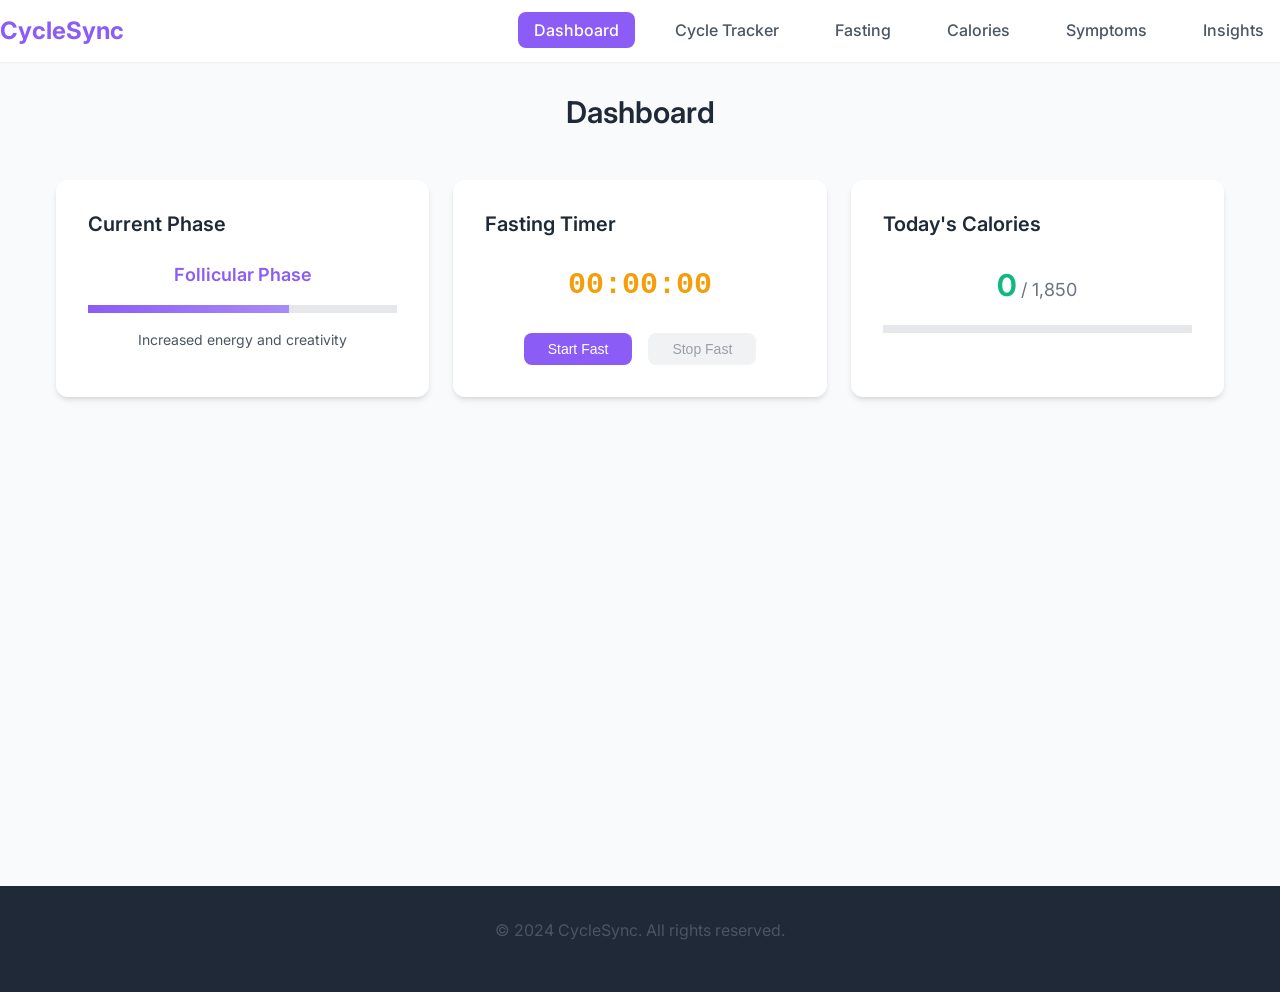
==== index.html @ 80cd95ad "feat(structure): complete basic project structure and HTML foundation for FISH-9" ====
<!DOCTYPE html>
<html lang="en">
<head>
    <meta charset="UTF-8">
    <meta name="viewport" content="width=device-width, initial-scale=1.0">
    <meta name="description" content="CycleSync - A modern web application for tracking and synchronizing menstrual cycles with cycle-aware wellness features">
    <meta name="keywords" content="cycle tracking, menstrual health, wellness, fasting, calorie tracking, PCOS, birth control">
    <meta name="author" content="CycleSync">
    <title>CycleSync - Cycle-Aware Wellness App</title>
    
    <!-- CSS -->
    <link rel="stylesheet" href="styles/main.css">
    <link rel="stylesheet" href="styles/components.css">
    
    <!-- Fonts -->
    <link rel="preconnect" href="https://fonts.googleapis.com">
    <link rel="preconnect" href="https://fonts.gstatic.com" crossorigin>
    <link href="https://fonts.googleapis.com/css2?family=Inter:wght@300;400;500;600;700&display=swap" rel="stylesheet">
    
    <!-- Icons -->
    <link rel="stylesheet" href="https://cdnjs.cloudflare.com/ajax/libs/font-awesome/6.4.0/css/all.min.css">
</head>
<body>
    <!-- Header Navigation -->
    <header class="header">
        <nav class="nav">
            <div class="nav-brand">
                <h1 class="logo">CycleSync</h1>
            </div>
            <ul class="nav-menu">
                <li><a href="#dashboard" class="nav-link active">Dashboard</a></li>
                <li><a href="#cycle-tracker" class="nav-link">Cycle Tracker</a></li>
                <li><a href="#fasting" class="nav-link">Fasting</a></li>
                <li><a href="#calories" class="nav-link">Calories</a></li>
                <li><a href="#symptoms" class="nav-link">Symptoms</a></li>
                <li><a href="#insights" class="nav-link">Insights</a></li>
            </ul>
            <div class="nav-toggle">
                <span class="bar"></span>
                <span class="bar"></span>
                <span class="bar"></span>
            </div>
        </nav>
    </header>

    <!-- Main Content -->
    <main class="main">
        <!-- Dashboard Section -->
        <section id="dashboard" class="section active">
            <div class="container">
                <h2 class="section-title">Dashboard</h2>
                <div class="dashboard-grid">
                    <div class="card cycle-phase-card">
                        <h3>Current Phase</h3>
                        <div class="phase-indicator">
                            <span class="phase-name">Follicular Phase</span>
                            <div class="phase-progress">
                                <div class="progress-bar" style="width: 65%"></div>
                            </div>
                            <p class="phase-description">Increased energy and creativity</p>
                        </div>
                    </div>
                    
                    <div class="card fasting-card">
                        <h3>Fasting Timer</h3>
                        <div class="timer-display">
                            <span class="timer">00:00:00</span>
                            <div class="timer-controls">
                                <button class="btn btn-primary" id="startFast">Start Fast</button>
                                <button class="btn btn-secondary" id="stopFast" disabled>Stop Fast</button>
                            </div>
                        </div>
                    </div>
                    
                    <div class="card calorie-card">
                        <h3>Today's Calories</h3>
                        <div class="calorie-display">
                            <span class="calorie-count">0</span>
                            <span class="calorie-target">/ 1,850</span>
                            <div class="calorie-progress">
                                <div class="progress-bar" style="width: 0%"></div>
                            </div>
                        </div>
                    </div>
                </div>
            </div>
        </section>

        <!-- Cycle Tracker Section -->
        <section id="cycle-tracker" class="section">
            <div class="container">
                <h2 class="section-title">Cycle Tracker</h2>
                <div class="cycle-controls">
                    <button class="btn btn-primary" id="logPeriod">Log Period Start</button>
                    <button class="btn btn-secondary" id="logSymptoms">Log Symptoms</button>
                </div>
                <div class="calendar-container">
                    <div class="calendar-header">
                        <button class="btn btn-icon" id="prevMonth"><i class="fas fa-chevron-left"></i></button>
                        <h3 id="currentMonth">August 2024</h3>
                        <button class="btn btn-icon" id="nextMonth"><i class="fas fa-chevron-right"></i></button>
                    </div>
                    <div class="calendar-grid" id="calendarGrid">
                        <!-- Calendar will be populated by JavaScript -->
                    </div>
                </div>
            </div>
        </section>

        <!-- Fasting Section -->
        <section id="fasting" class="section">
            <div class="container">
                <h2 class="section-title">Fasting Tracker</h2>
                <div class="fasting-setup">
                    <div class="fasting-presets">
                        <h3>Recommended Windows</h3>
                        <div class="preset-buttons">
                            <button class="btn btn-outline" data-window="14:10">14:10</button>
                            <button class="btn btn-outline" data-window="16:8">16:8</button>
                            <button class="btn btn-outline" data-window="18:6">18:6</button>
                        </div>
                    </div>
                    <div class="fasting-history">
                        <h3>Recent Fasts</h3>
                        <div class="fast-list" id="fastList">
                            <!-- Fasting history will be populated by JavaScript -->
                        </div>
                    </div>
                </div>
            </div>
        </section>

        <!-- Calories Section -->
        <section id="calories" class="section">
            <div class="container">
                <h2 class="section-title">Calorie Tracker</h2>
                <div class="calorie-input">
                    <input type="number" id="calorieInput" placeholder="Enter calories" class="input">
                    <button class="btn btn-primary" id="addCalories">Add</button>
                </div>
                <div class="calorie-log">
                    <h3>Today's Log</h3>
                    <div class="food-list" id="foodList">
                        <!-- Food items will be populated by JavaScript -->
                    </div>
                </div>
            </div>
        </section>

        <!-- Symptoms Section -->
        <section id="symptoms" class="section">
            <div class="container">
                <h2 class="section-title">Symptom Tracker</h3>
                <div class="symptom-form">
                    <div class="form-group">
                        <label for="symptomType">Symptom Type</label>
                        <select id="symptomType" class="select">
                            <option value="">Select symptom...</option>
                            <option value="mood">Mood</option>
                            <option value="cramps">Cramps</option>
                            <option value="energy">Energy Level</option>
                            <option value="cravings">Cravings</option>
                            <option value="discharge">Discharge</option>
                        </select>
                    </div>
                    <div class="form-group">
                        <label for="symptomIntensity">Intensity (1-10)</label>
                        <input type="range" id="symptomIntensity" min="1" max="10" value="5" class="range">
                        <span id="intensityValue">5</span>
                    </div>
                    <div class="form-group">
                        <label for="symptomNotes">Notes</label>
                        <textarea id="symptomNotes" placeholder="Additional notes..." class="textarea"></textarea>
                    </div>
                    <button class="btn btn-primary" id="logSymptom">Log Symptom</button>
                </div>
            </div>
        </section>

        <!-- Insights Section -->
        <section id="insights" class="section">
            <div class="container">
                <h2 class="section-title">Insights & Education</h2>
                <div class="insights-grid">
                    <div class="card insight-card">
                        <h3>Why your appetite feels high today</h3>
                        <p>During the luteal phase, progesterone increases, which can lead to increased hunger and cravings. This is completely normal!</p>
                    </div>
                    <div class="card insight-card">
                        <h3>Fasting Safety in PCOS</h3>
                        <p>If you have PCOS, consider shorter fasting windows (12-14 hours) to maintain stable blood sugar levels.</p>
                    </div>
                    <div class="card insight-card">
                        <h3>Cycle-Aware Nutrition</h3>
                        <p>Focus on iron-rich foods during menstruation and complex carbs during the luteal phase for better energy.</p>
                    </div>
                </div>
            </div>
        </section>
    </main>

    <!-- Footer -->
    <footer class="footer">
        <div class="container">
            <p>&copy; 2024 CycleSync. All rights reserved.</p>
        </div>
    </footer>

    <!-- JavaScript -->
    <script src="js/app.js" type="module"></script>
    <script src="js/cycleTracker.js" type="module"></script>
    <script src="js/fastingTracker.js" type="module"></script>
    <script src="js/calorieTracker.js" type="module"></script>
    <script src="js/symptomTracker.js" type="module"></script>
</body>
</html>
---- styles/main.css ----
/* CycleSync - Main Stylesheet */

/* CSS Custom Properties */
:root {
    /* Colors */
    --primary-color: #8b5cf6;
    --primary-light: #a78bfa;
    --primary-dark: #7c3aed;
    --secondary-color: #f59e0b;
    --secondary-light: #fbbf24;
    --secondary-dark: #d97706;
    
    /* Neutral Colors */
    --white: #ffffff;
    --gray-50: #f9fafb;
    --gray-100: #f3f4f6;
    --gray-200: #e5e7eb;
    --gray-300: #d1d5db;
    --gray-400: #9ca3af;
    --gray-500: #6b7280;
    --gray-600: #4b5563;
    --gray-700: #374151;
    --gray-800: #1f2937;
    --gray-900: #111827;
    
    /* Semantic Colors */
    --success: #10b981;
    --warning: #f59e0b;
    --error: #ef4444;
    --info: #3b82f6;
    
    /* Cycle Phase Colors */
    --menstrual: #ec4899;
    --follicular: #8b5cf6;
    --ovulatory: #f59e0b;
    --luteal: #ef4444;
    
    /* Typography */
    --font-family: 'Inter', -apple-system, BlinkMacSystemFont, 'Segoe UI', Roboto, sans-serif;
    --font-size-xs: 0.75rem;
    --font-size-sm: 0.875rem;
    --font-size-base: 1rem;
    --font-size-lg: 1.125rem;
    --font-size-xl: 1.25rem;
    --font-size-2xl: 1.5rem;
    --font-size-3xl: 1.875rem;
    --font-size-4xl: 2.25rem;
    
    /* Spacing */
    --spacing-xs: 0.25rem;
    --spacing-sm: 0.5rem;
    --spacing-md: 1rem;
    --spacing-lg: 1.5rem;
    --spacing-xl: 2rem;
    --spacing-2xl: 3rem;
    --spacing-3xl: 4rem;
    
    /* Border Radius */
    --radius-sm: 0.25rem;
    --radius-md: 0.5rem;
    --radius-lg: 0.75rem;
    --radius-xl: 1rem;
    --radius-2xl: 1.5rem;
    
    /* Shadows */
    --shadow-sm: 0 1px 2px 0 rgb(0 0 0 / 0.05);
    --shadow-md: 0 4px 6px -1px rgb(0 0 0 / 0.1), 0 2px 4px -2px rgb(0 0 0 / 0.1);
    --shadow-lg: 0 10px 15px -3px rgb(0 0 0 / 0.1), 0 4px 6px -4px rgb(0 0 0 / 0.1);
    --shadow-xl: 0 20px 25px -5px rgb(0 0 0 / 0.1), 0 8px 10px -6px rgb(0 0 0 / 0.1);
    
    /* Transitions */
    --transition-fast: 150ms ease-in-out;
    --transition-normal: 250ms ease-in-out;
    --transition-slow: 350ms ease-in-out;
}

/* Reset and Base Styles */
* {
    margin: 0;
    padding: 0;
    box-sizing: border-box;
}

html {
    scroll-behavior: smooth;
}

body {
    font-family: var(--font-family);
    font-size: var(--font-size-base);
    line-height: 1.6;
    color: var(--gray-800);
    background-color: var(--gray-50);
    -webkit-font-smoothing: antialiased;
    -moz-osx-font-smoothing: grayscale;
}

/* Typography */
h1, h2, h3, h4, h5, h6 {
    font-weight: 600;
    line-height: 1.25;
    margin-bottom: var(--spacing-md);
}

h1 { font-size: var(--font-size-4xl); }
h2 { font-size: var(--font-size-3xl); }
h3 { font-size: var(--font-size-2xl); }
h4 { font-size: var(--font-size-xl); }
h5 { font-size: var(--font-size-lg); }
h6 { font-size: var(--font-size-base); }

p {
    margin-bottom: var(--spacing-md);
    color: var(--gray-600);
}

a {
    color: var(--primary-color);
    text-decoration: none;
    transition: color var(--transition-fast);
}

a:hover {
    color: var(--primary-dark);
}

/* Layout */
.container {
    max-width: 1200px;
    margin: 0 auto;
    padding: 0 var(--spacing-md);
}

/* Header */
.header {
    background-color: var(--white);
    box-shadow: var(--shadow-sm);
    position: sticky;
    top: 0;
    z-index: 100;
}

.nav {
    display: flex;
    justify-content: space-between;
    align-items: center;
    padding: var(--spacing-md) 0;
}

.nav-brand .logo {
    color: var(--primary-color);
    font-size: var(--font-size-2xl);
    font-weight: 700;
    margin: 0;
}

.nav-menu {
    display: flex;
    list-style: none;
    gap: var(--spacing-lg);
}

.nav-link {
    color: var(--gray-600);
    font-weight: 500;
    padding: var(--spacing-sm) var(--spacing-md);
    border-radius: var(--radius-md);
    transition: all var(--transition-fast);
}

.nav-link:hover,
.nav-link.active {
    color: var(--primary-color);
    background-color: var(--primary-color);
    color: var(--white);
}

.nav-toggle {
    display: none;
    flex-direction: column;
    cursor: pointer;
}

.bar {
    width: 25px;
    height: 3px;
    background-color: var(--gray-600);
    margin: 3px 0;
    transition: var(--transition-fast);
}

/* Main Content */
.main {
    min-height: calc(100vh - 140px);
    padding: var(--spacing-xl) 0;
}

.section {
    display: none;
    animation: fadeIn 0.3s ease-in-out;
}

.section.active {
    display: block;
}

.section-title {
    text-align: center;
    margin-bottom: var(--spacing-2xl);
    color: var(--gray-800);
}

/* Dashboard Grid */
.dashboard-grid {
    display: grid;
    grid-template-columns: repeat(auto-fit, minmax(300px, 1fr));
    gap: var(--spacing-lg);
    margin-bottom: var(--spacing-xl);
}

/* Cards */
.card {
    background-color: var(--white);
    border-radius: var(--radius-lg);
    padding: var(--spacing-xl);
    box-shadow: var(--shadow-md);
    transition: transform var(--transition-fast), box-shadow var(--transition-fast);
}

.card:hover {
    transform: translateY(-2px);
    box-shadow: var(--shadow-lg);
}

.card h3 {
    color: var(--gray-800);
    margin-bottom: var(--spacing-lg);
    font-size: var(--font-size-xl);
}

/* Cycle Phase Card */
.phase-indicator {
    text-align: center;
}

.phase-name {
    display: block;
    font-size: var(--font-size-lg);
    font-weight: 600;
    color: var(--primary-color);
    margin-bottom: var(--spacing-md);
}

.phase-progress {
    background-color: var(--gray-200);
    border-radius: var(--radius-full);
    height: 8px;
    margin-bottom: var(--spacing-md);
    overflow: hidden;
}

.progress-bar {
    height: 100%;
    background: linear-gradient(90deg, var(--primary-color), var(--primary-light));
    border-radius: var(--radius-full);
    transition: width var(--transition-slow);
}

.phase-description {
    color: var(--gray-600);
    font-size: var(--font-size-sm);
    margin: 0;
}

/* Fasting Timer */
.timer-display {
    text-align: center;
}

.timer {
    display: block;
    font-size: var(--font-size-3xl);
    font-weight: 700;
    color: var(--secondary-color);
    margin-bottom: var(--spacing-lg);
    font-family: 'Courier New', monospace;
}

.timer-controls {
    display: flex;
    gap: var(--spacing-md);
    justify-content: center;
}

/* Calorie Display */
.calorie-display {
    text-align: center;
}

.calorie-count {
    font-size: var(--font-size-3xl);
    font-weight: 700;
    color: var(--success);
}

.calorie-target {
    font-size: var(--font-size-lg);
    color: var(--gray-500);
}

.calorie-progress {
    background-color: var(--gray-200);
    border-radius: var(--radius-full);
    height: 8px;
    margin-top: var(--spacing-md);
    overflow: hidden;
}

/* Buttons */
.btn {
    display: inline-flex;
    align-items: center;
    justify-content: center;
    padding: var(--spacing-sm) var(--spacing-lg);
    border: none;
    border-radius: var(--radius-md);
    font-size: var(--font-size-sm);
    font-weight: 500;
    text-decoration: none;
    cursor: pointer;
    transition: all var(--transition-fast);
    gap: var(--spacing-sm);
}

.btn:disabled {
    opacity: 0.5;
    cursor: not-allowed;
}

.btn-primary {
    background-color: var(--primary-color);
    color: var(--white);
}

.btn-primary:hover:not(:disabled) {
    background-color: var(--primary-dark);
    transform: translateY(-1px);
}

.btn-secondary {
    background-color: var(--gray-200);
    color: var(--gray-700);
}

.btn-secondary:hover:not(:disabled) {
    background-color: var(--gray-300);
}

.btn-outline {
    background-color: transparent;
    color: var(--primary-color);
    border: 2px solid var(--primary-color);
}

.btn-outline:hover {
    background-color: var(--primary-color);
    color: var(--white);
}

.btn-icon {
    padding: var(--spacing-sm);
    min-width: 40px;
}

/* Form Elements */
.form-group {
    margin-bottom: var(--spacing-lg);
}

.form-group label {
    display: block;
    margin-bottom: var(--spacing-sm);
    font-weight: 500;
    color: var(--gray-700);
}

.input,
.select,
.textarea {
    width: 100%;
    padding: var(--spacing-sm) var(--spacing-md);
    border: 2px solid var(--gray-200);
    border-radius: var(--radius-md);
    font-size: var(--font-size-base);
    transition: border-color var(--transition-fast);
}

.input:focus,
.select:focus,
.textarea:focus {
    outline: none;
    border-color: var(--primary-color);
    box-shadow: 0 0 0 3px rgb(139 92 246 / 0.1);
}

.textarea {
    resize: vertical;
    min-height: 100px;
}

.range {
    width: 100%;
    margin: var(--spacing-sm) 0;
}

/* Calendar */
.calendar-container {
    background-color: var(--white);
    border-radius: var(--radius-lg);
    padding: var(--spacing-xl);
    box-shadow: var(--shadow-md);
}

.calendar-header {
    display: flex;
    align-items: center;
    justify-content: space-between;
    margin-bottom: var(--spacing-lg);
}

.calendar-grid {
    display: grid;
    grid-template-columns: repeat(7, 1fr);
    gap: var(--spacing-sm);
}

/* Insights Grid */
.insights-grid {
    display: grid;
    grid-template-columns: repeat(auto-fit, minmax(300px, 1fr));
    gap: var(--spacing-lg);
}

.insight-card {
    background: linear-gradient(135deg, var(--primary-color), var(--primary-light));
    color: var(--white);
}

.insight-card h3 {
    color: var(--white);
}

.insight-card p {
    color: var(--gray-100);
}

/* Footer */
.footer {
    background-color: var(--gray-800);
    color: var(--gray-300);
    text-align: center;
    padding: var(--spacing-xl) 0;
    margin-top: var(--spacing-3xl);
}

/* Animations */
@keyframes fadeIn {
    from {
        opacity: 0;
        transform: translateY(20px);
    }
    to {
        opacity: 1;
        transform: translateY(0);
    }
}

/* Mobile Navigation */
.nav-menu.active {
    display: flex;
    flex-direction: column;
    position: absolute;
    top: 100%;
    left: 0;
    right: 0;
    background-color: var(--white);
    box-shadow: var(--shadow-lg);
    padding: var(--spacing-md);
    gap: var(--spacing-sm);
}

.nav-toggle.active .bar:nth-child(1) {
    transform: rotate(-45deg) translate(-5px, 6px);
}

.nav-toggle.active .bar:nth-child(2) {
    opacity: 0;
}

.nav-toggle.active .bar:nth-child(3) {
    transform: rotate(45deg) translate(-5px, -6px);
}

/* Responsive Design */
@media (max-width: 768px) {
    .nav-menu {
        display: none;
    }
    
    .nav-toggle {
        display: flex;
    }
    
    .dashboard-grid {
        grid-template-columns: 1fr;
    }
    
    .insights-grid {
        grid-template-columns: 1fr;
    }
    
    .container {
        padding: 0 var(--spacing-sm);
    }
    
    .card {
        padding: var(--spacing-lg);
    }
    
    .timer {
        font-size: var(--font-size-2xl);
    }
}

@media (max-width: 480px) {
    .nav {
        padding: var(--spacing-sm) 0;
    }
    
    .main {
        padding: var(--spacing-lg) 0;
    }
    
    .section-title {
        font-size: var(--font-size-2xl);
    }
    
    .btn {
        padding: var(--spacing-md) var(--spacing-lg);
        font-size: var(--font-size-base);
    }
}
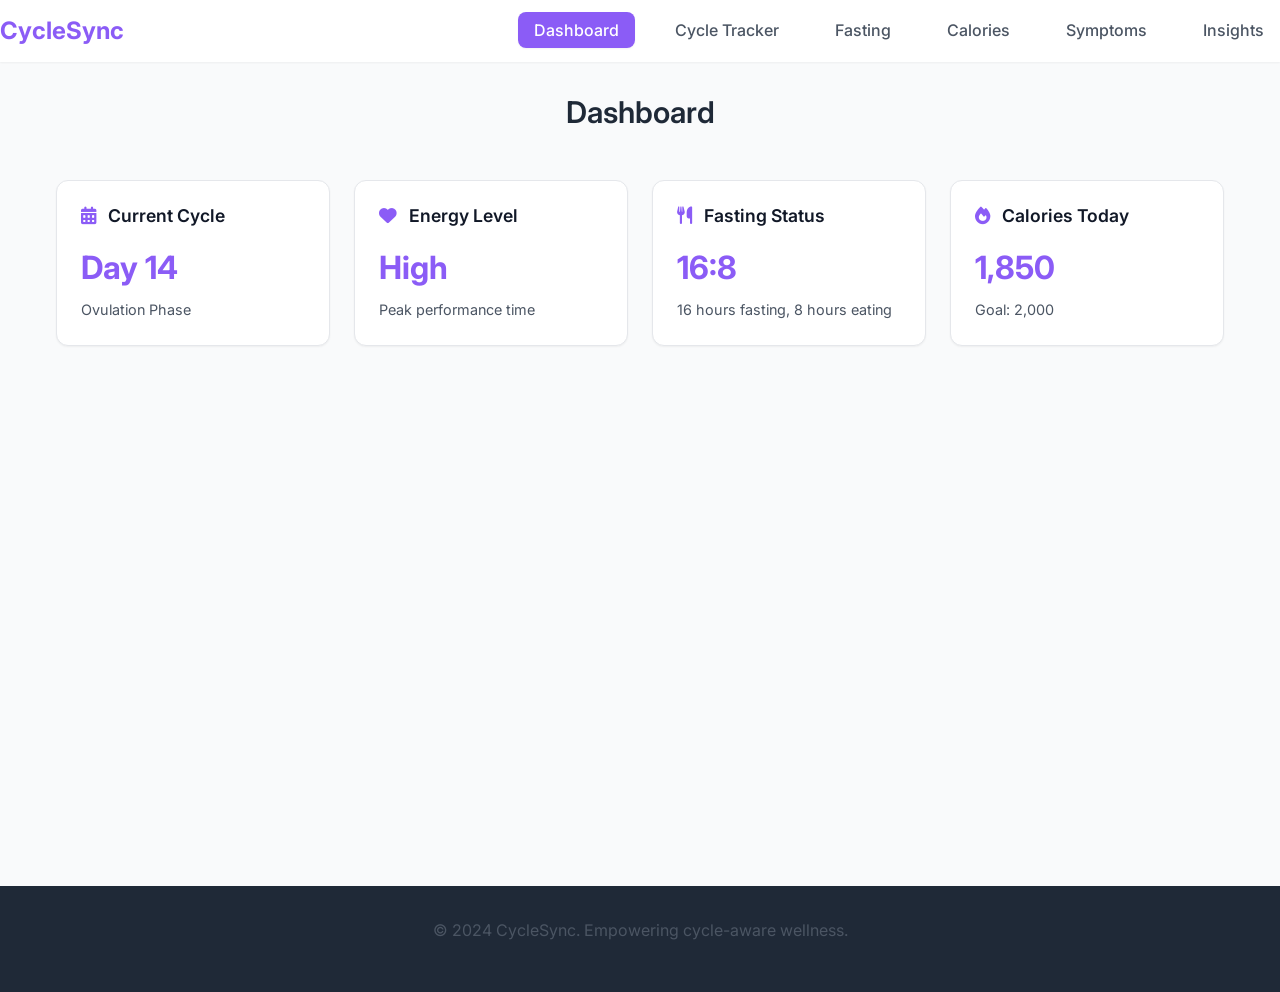
==== commit ee5deda5: "feat(content): add rich content and styling to all sections" ====
--- a/index.html
+++ b/index.html
@@ -3,25 +3,16 @@
 <head>
     <meta charset="UTF-8">
     <meta name="viewport" content="width=device-width, initial-scale=1.0">
-    <meta name="description" content="CycleSync - A modern web application for tracking and synchronizing menstrual cycles with cycle-aware wellness features">
-    <meta name="keywords" content="cycle tracking, menstrual health, wellness, fasting, calorie tracking, PCOS, birth control">
-    <meta name="author" content="CycleSync">
     <title>CycleSync - Cycle-Aware Wellness App</title>
-    
-    <!-- CSS -->
     <link rel="stylesheet" href="styles/main.css">
     <link rel="stylesheet" href="styles/components.css">
-    
-    <!-- Fonts -->
     <link rel="preconnect" href="https://fonts.googleapis.com">
     <link rel="preconnect" href="https://fonts.gstatic.com" crossorigin>
     <link href="https://fonts.googleapis.com/css2?family=Inter:wght@300;400;500;600;700&display=swap" rel="stylesheet">
-    
-    <!-- Icons -->
     <link rel="stylesheet" href="https://cdnjs.cloudflare.com/ajax/libs/font-awesome/6.4.0/css/all.min.css">
 </head>
 <body>
-    <!-- Header Navigation -->
+    <!-- Header -->
     <header class="header">
         <nav class="nav">
             <div class="nav-brand">
@@ -50,37 +41,25 @@
             <div class="container">
                 <h2 class="section-title">Dashboard</h2>
                 <div class="dashboard-grid">
-                    <div class="card cycle-phase-card">
-                        <h3>Current Phase</h3>
-                        <div class="phase-indicator">
-                            <span class="phase-name">Follicular Phase</span>
-                            <div class="phase-progress">
-                                <div class="progress-bar" style="width: 65%"></div>
-                            </div>
-                            <p class="phase-description">Increased energy and creativity</p>
-                        </div>
-                    </div>
-                    
-                    <div class="card fasting-card">
-                        <h3>Fasting Timer</h3>
-                        <div class="timer-display">
-                            <span class="timer">00:00:00</span>
-                            <div class="timer-controls">
-                                <button class="btn btn-primary" id="startFast">Start Fast</button>
-                                <button class="btn btn-secondary" id="stopFast" disabled>Stop Fast</button>
-                            </div>
-                        </div>
-                    </div>
-                    
-                    <div class="card calorie-card">
-                        <h3>Today's Calories</h3>
-                        <div class="calorie-display">
-                            <span class="calorie-count">0</span>
-                            <span class="calorie-target">/ 1,850</span>
-                            <div class="calorie-progress">
-                                <div class="progress-bar" style="width: 0%"></div>
-                            </div>
-                        </div>
+                    <div class="card">
+                        <h3><i class="fas fa-calendar-alt"></i> Current Cycle</h3>
+                        <p class="card-value">Day 14</p>
+                        <p class="card-subtitle">Ovulation Phase</p>
+                    </div>
+                    <div class="card">
+                        <h3><i class="fas fa-heart"></i> Energy Level</h3>
+                        <p class="card-value">High</p>
+                        <p class="card-subtitle">Peak performance time</p>
+                    </div>
+                    <div class="card">
+                        <h3><i class="fas fa-utensils"></i> Fasting Status</h3>
+                        <p class="card-value">16:8</p>
+                        <p class="card-subtitle">16 hours fasting, 8 hours eating</p>
+                    </div>
+                    <div class="card">
+                        <h3><i class="fas fa-fire"></i> Calories Today</h3>
+                        <p class="card-value">1,850</p>
+                        <p class="card-subtitle">Goal: 2,000</p>
                     </div>
                 </div>
             </div>
@@ -90,18 +69,29 @@
         <section id="cycle-tracker" class="section">
             <div class="container">
                 <h2 class="section-title">Cycle Tracker</h2>
-                <div class="cycle-controls">
-                    <button class="btn btn-primary" id="logPeriod">Log Period Start</button>
-                    <button class="btn btn-secondary" id="logSymptoms">Log Symptoms</button>
-                </div>
-                <div class="calendar-container">
-                    <div class="calendar-header">
-                        <button class="btn btn-icon" id="prevMonth"><i class="fas fa-chevron-left"></i></button>
-                        <h3 id="currentMonth">August 2024</h3>
-                        <button class="btn btn-icon" id="nextMonth"><i class="fas fa-chevron-right"></i></button>
-                    </div>
-                    <div class="calendar-grid" id="calendarGrid">
-                        <!-- Calendar will be populated by JavaScript -->
+                <div class="cycle-overview">
+                    <div class="card">
+                        <h3>Current Cycle Information</h3>
+                        <div class="cycle-stats">
+                            <div class="stat">
+                                <span class="stat-label">Cycle Day:</span>
+                                <span class="stat-value">14</span>
+                            </div>
+                            <div class="stat">
+                                <span class="stat-label">Phase:</span>
+                                <span class="stat-value">Ovulation</span>
+                            </div>
+                            <div class="stat">
+                                <span class="stat-label">Next Period:</span>
+                                <span class="stat-value">14 days</span>
+                            </div>
+                        </div>
+                        <button class="btn btn-primary">Log Period</button>
+                    </div>
+                    <div class="card">
+                        <h3>Cycle History</h3>
+                        <p>Track your cycles over time to identify patterns and optimize your wellness routine.</p>
+                        <button class="btn btn-secondary">View History</button>
                     </div>
                 </div>
             </div>
@@ -111,20 +101,22 @@
         <section id="fasting" class="section">
             <div class="container">
                 <h2 class="section-title">Fasting Tracker</h2>
-                <div class="fasting-setup">
-                    <div class="fasting-presets">
-                        <h3>Recommended Windows</h3>
-                        <div class="preset-buttons">
-                            <button class="btn btn-outline" data-window="14:10">14:10</button>
-                            <button class="btn btn-outline" data-window="16:8">16:8</button>
-                            <button class="btn btn-outline" data-window="18:6">18:6</button>
+                <div class="fasting-overview">
+                    <div class="card">
+                        <h3>Current Fast</h3>
+                        <div class="fasting-timer">
+                            <div class="timer-display">16:42:15</div>
+                            <p class="timer-label">Hours:Minutes:Seconds</p>
                         </div>
-                    </div>
-                    <div class="fasting-history">
-                        <h3>Recent Fasts</h3>
-                        <div class="fast-list" id="fastList">
-                            <!-- Fasting history will be populated by JavaScript -->
+                        <div class="fasting-controls">
+                            <button class="btn btn-success">Start Fast</button>
+                            <button class="btn btn-danger">End Fast</button>
                         </div>
+                    </div>
+                    <div class="card">
+                        <h3>Fasting Goals</h3>
+                        <p>Set and track your fasting goals to optimize your metabolic health.</p>
+                        <button class="btn btn-secondary">Set Goals</button>
                     </div>
                 </div>
             </div>
@@ -134,14 +126,29 @@
         <section id="calories" class="section">
             <div class="container">
                 <h2 class="section-title">Calorie Tracker</h2>
-                <div class="calorie-input">
-                    <input type="number" id="calorieInput" placeholder="Enter calories" class="input">
-                    <button class="btn btn-primary" id="addCalories">Add</button>
-                </div>
-                <div class="calorie-log">
-                    <h3>Today's Log</h3>
-                    <div class="food-list" id="foodList">
-                        <!-- Food items will be populated by JavaScript -->
+                <div class="calorie-overview">
+                    <div class="card">
+                        <h3>Today's Nutrition</h3>
+                        <div class="calorie-stats">
+                            <div class="stat">
+                                <span class="stat-label">Calories:</span>
+                                <span class="stat-value">1,850 / 2,000</span>
+                            </div>
+                            <div class="stat">
+                                <span class="stat-label">Protein:</span>
+                                <span class="stat-value">85g / 100g</span>
+                            </div>
+                            <div class="stat">
+                                <span class="stat-label">Carbs:</span>
+                                <span class="stat-value">180g / 200g</span>
+                            </div>
+                        </div>
+                        <button class="btn btn-primary">Log Food</button>
+                    </div>
+                    <div class="card">
+                        <h3>Nutrition Goals</h3>
+                        <p>Track your daily nutrition to support your cycle-aware wellness goals.</p>
+                        <button class="btn btn-secondary">Set Goals</button>
                     </div>
                 </div>
             </div>
@@ -150,29 +157,31 @@
         <!-- Symptoms Section -->
         <section id="symptoms" class="section">
             <div class="container">
-                <h2 class="section-title">Symptom Tracker</h3>
-                <div class="symptom-form">
-                    <div class="form-group">
-                        <label for="symptomType">Symptom Type</label>
-                        <select id="symptomType" class="select">
-                            <option value="">Select symptom...</option>
-                            <option value="mood">Mood</option>
-                            <option value="cramps">Cramps</option>
-                            <option value="energy">Energy Level</option>
-                            <option value="cravings">Cravings</option>
-                            <option value="discharge">Discharge</option>
-                        </select>
-                    </div>
-                    <div class="form-group">
-                        <label for="symptomIntensity">Intensity (1-10)</label>
-                        <input type="range" id="symptomIntensity" min="1" max="10" value="5" class="range">
-                        <span id="intensityValue">5</span>
-                    </div>
-                    <div class="form-group">
-                        <label for="symptomNotes">Notes</label>
-                        <textarea id="symptomNotes" placeholder="Additional notes..." class="textarea"></textarea>
-                    </div>
-                    <button class="btn btn-primary" id="logSymptom">Log Symptom</button>
+                <h2 class="section-title">Symptom Tracker</h2>
+                <div class="symptom-overview">
+                    <div class="card">
+                        <h3>Today's Symptoms</h3>
+                        <div class="symptom-list">
+                            <div class="symptom-item">
+                                <span class="symptom-name">Energy Level</span>
+                                <span class="symptom-rating">High</span>
+                            </div>
+                            <div class="symptom-item">
+                                <span class="symptom-name">Mood</span>
+                                <span class="symptom-rating">Good</span>
+                            </div>
+                            <div class="symptom-item">
+                                <span class="symptom-name">Cramps</span>
+                                <span class="symptom-rating">None</span>
+                            </div>
+                        </div>
+                        <button class="btn btn-primary">Log Symptoms</button>
+                    </div>
+                    <div class="card">
+                        <h3>Symptom Patterns</h3>
+                        <p>Track symptoms over time to identify patterns and optimize your wellness routine.</p>
+                        <button class="btn btn-secondary">View Patterns</button>
+                    </div>
                 </div>
             </div>
         </section>
@@ -181,18 +190,21 @@
         <section id="insights" class="section">
             <div class="container">
                 <h2 class="section-title">Insights & Education</h2>
-                <div class="insights-grid">
-                    <div class="card insight-card">
-                        <h3>Why your appetite feels high today</h3>
-                        <p>During the luteal phase, progesterone increases, which can lead to increased hunger and cravings. This is completely normal!</p>
-                    </div>
-                    <div class="card insight-card">
-                        <h3>Fasting Safety in PCOS</h3>
-                        <p>If you have PCOS, consider shorter fasting windows (12-14 hours) to maintain stable blood sugar levels.</p>
-                    </div>
-                    <div class="card insight-card">
-                        <h3>Cycle-Aware Nutrition</h3>
-                        <p>Focus on iron-rich foods during menstruation and complex carbs during the luteal phase for better energy.</p>
+                <div class="insights-overview">
+                    <div class="card">
+                        <h3>Cycle Insights</h3>
+                        <p>Based on your data, you're currently in your ovulation phase. This is an excellent time for:</p>
+                        <ul class="insight-list">
+                            <li>High-intensity workouts</li>
+                            <li>Social activities</li>
+                            <li>Creative projects</li>
+                            <li>Goal setting and planning</li>
+                        </ul>
+                    </div>
+                    <div class="card">
+                        <h3>Educational Resources</h3>
+                        <p>Learn more about cycle-aware wellness and how to optimize your health throughout your cycle.</p>
+                        <button class="btn btn-secondary">Browse Resources</button>
                     </div>
                 </div>
             </div>
@@ -202,15 +214,250 @@
     <!-- Footer -->
     <footer class="footer">
         <div class="container">
-            <p>&copy; 2024 CycleSync. All rights reserved.</p>
+            <p>&copy; 2024 CycleSync. Empowering cycle-aware wellness.</p>
         </div>
     </footer>
 
     <!-- JavaScript -->
-    <script src="js/app.js" type="module"></script>
-    <script src="js/cycleTracker.js" type="module"></script>
-    <script src="js/fastingTracker.js" type="module"></script>
-    <script src="js/calorieTracker.js" type="module"></script>
-    <script src="js/symptomTracker.js" type="module"></script>
+    <script>
+        /**
+         * CycleSync - Main Application File
+         * Handles navigation, app initialization, and core functionality
+         * FISH-10: Core Navigation and App Structure
+         */
+
+        class CycleSyncApp {
+            constructor() {
+                this.currentSection = 'dashboard';
+                this.isInitialized = false;
+                // Don't call init() here - wait for DOM to be ready
+            }
+
+            init() {
+                try {
+                    // Wait a bit to ensure DOM is fully ready
+                    setTimeout(() => {
+                        this.setupNavigation();
+                        this.setupMobileMenu();
+                        this.setupEventListeners();
+                        this.handleInitialRoute();
+                        this.showSection(this.currentSection);
+                        this.isInitialized = true;
+                        console.log('✅ CycleSync app initialized successfully');
+                        this.logNavigationStatus();
+                        
+                        // Make app globally accessible for debugging
+                        window.cycleSyncApp = this;
+                    }, 100);
+                } catch (error) {
+                    console.error('❌ Failed to initialize CycleSync app:', error);
+                }
+            }
+
+            setupNavigation() {
+                // Get all navigation links
+                this.navLinks = document.querySelectorAll('.nav-link');
+                this.sections = document.querySelectorAll('.section');
+                
+                if (this.navLinks.length === 0) {
+                    throw new Error('No navigation links found');
+                }
+                
+                if (this.sections.length === 0) {
+                    throw new Error('No sections found');
+                }
+                
+                // Add click event listeners to navigation
+                this.navLinks.forEach(link => {
+                    link.addEventListener('click', (e) => {
+                        e.preventDefault();
+                        const targetSection = link.getAttribute('href').substring(1);
+                        this.navigateToSection(targetSection);
+                    });
+                });
+                
+                console.log(`✅ Navigation setup complete: ${this.navLinks.length} links, ${this.sections.length} sections`);
+            }
+
+            setupMobileMenu() {
+                const navToggle = document.querySelector('.nav-toggle');
+                const navMenu = document.querySelector('.nav-menu');
+                
+                if (navToggle && navMenu) {
+                    navToggle.addEventListener('click', () => {
+                        navMenu.classList.toggle('active');
+                        navToggle.classList.toggle('active');
+                        console.log('📱 Mobile menu toggled');
+                    });
+                    console.log('✅ Mobile menu setup complete');
+                } else {
+                    console.warn('⚠️ Mobile menu elements not found');
+                }
+            }
+
+            setupEventListeners() {
+                // Close mobile menu when clicking outside
+                document.addEventListener('click', (e) => {
+                    const nav = document.querySelector('.nav');
+                    const navToggle = document.querySelector('.nav-toggle');
+                    
+                    if (!nav.contains(e.target) && navToggle && navToggle.classList.contains('active')) {
+                        navToggle.classList.remove('active');
+                        document.querySelector('.nav-menu').classList.remove('active');
+                    }
+                });
+
+                // Handle window resize for mobile menu
+                window.addEventListener('resize', () => {
+                    if (window.innerWidth > 768) {
+                        const navMenu = document.querySelector('.nav-menu');
+                        const navToggle = document.querySelector('.nav-toggle');
+                        if (navMenu && navToggle) {
+                            navMenu.classList.remove('active');
+                            navToggle.classList.remove('active');
+                        }
+                    }
+                });
+
+                // Handle browser back/forward buttons
+                window.addEventListener('popstate', (e) => {
+                    if (e.state && e.state.section) {
+                        this.navigateToSection(e.state.section, false);
+                    }
+                });
+
+                console.log('✅ Event listeners setup complete');
+            }
+
+            handleInitialRoute() {
+                // Check if there's a hash in the URL
+                const hash = window.location.hash.substring(1);
+                if (hash && this.isValidSection(hash)) {
+                    this.currentSection = hash;
+                    console.log(`📍 Initial route detected: ${hash}`);
+                } else {
+                    console.log(`📍 Using default route: ${this.currentSection}`);
+                }
+            }
+
+            isValidSection(sectionId) {
+                return Array.from(this.sections).some(section => section.id === sectionId);
+            }
+
+            navigateToSection(sectionId, updateHistory = true) {
+                if (!this.isValidSection(sectionId)) {
+                    console.error(`❌ Invalid section: ${sectionId}`);
+                    return;
+                }
+
+                console.log(`🔄 Navigating to section: ${sectionId}`);
+
+                // Update navigation active state
+                this.navLinks.forEach(link => {
+                    link.classList.remove('active');
+                    if (link.getAttribute('href') === `#${sectionId}`) {
+                        link.classList.add('active');
+                    }
+                });
+
+                // Show the target section
+                this.showSection(sectionId);
+                
+                // Update current section
+                this.currentSection = sectionId;
+                
+                // Close mobile menu if open
+                const navMenu = document.querySelector('.nav-menu');
+                const navToggle = document.querySelector('.nav-toggle');
+                if (navMenu && navToggle && navMenu.classList.contains('active')) {
+                    navMenu.classList.remove('active');
+                    navToggle.classList.remove('active');
+                }
+
+                // Update URL hash and history
+                if (updateHistory) {
+                    history.pushState({ section: sectionId }, '', `#${sectionId}`);
+                }
+
+                console.log(`✅ Navigation complete: ${sectionId}`);
+            }
+
+            showSection(sectionId) {
+                // Hide all sections
+                this.sections.forEach(section => {
+                    section.classList.remove('active');
+                });
+
+                // Show target section
+                const targetSection = document.getElementById(sectionId);
+                if (targetSection) {
+                    targetSection.classList.add('active');
+                    console.log(`✅ Section displayed: ${sectionId}`);
+                } else {
+                    console.error(`❌ Section not found: ${sectionId}`);
+                }
+            }
+
+            // Utility method to get current section
+            getCurrentSection() {
+                return this.currentSection;
+            }
+
+            // Method to refresh current section
+            refreshCurrentSection() {
+                this.showSection(this.currentSection);
+            }
+
+            // Method to test navigation functionality
+            testNavigation() {
+                console.log('🧪 Testing navigation functionality...');
+                
+                const testResults = {
+                    totalSections: this.sections.length,
+                    totalNavLinks: this.navLinks.length,
+                    currentSection: this.currentSection,
+                    isInitialized: this.isInitialized
+                };
+
+                // Test each section
+                this.sections.forEach(section => {
+                    const sectionId = section.id;
+                    const hasNavLink = Array.from(this.navLinks).some(link => 
+                        link.getAttribute('href') === `#${sectionId}`
+                    );
+                    testResults[sectionId] = {
+                        exists: true,
+                        hasNavLink: hasNavLink
+                    };
+                });
+
+                console.log('📊 Navigation test results:', testResults);
+                return testResults;
+            }
+
+            // Log current navigation status
+            logNavigationStatus() {
+                console.log('📋 Current Navigation Status:');
+                console.log(`   Current Section: ${this.currentSection}`);
+                console.log(`   Total Sections: ${this.sections.length}`);
+                console.log(`   Total Nav Links: ${this.navLinks.length}`);
+                console.log(`   App Initialized: ${this.isInitialized}`);
+            }
+        }
+
+        // Initialize the app when DOM is loaded
+        document.addEventListener('DOMContentLoaded', () => {
+            const app = new CycleSyncApp();
+            app.init();
+            
+            // Add global test function for debugging
+            window.testCycleSyncNavigation = () => {
+                if (window.cycleSyncApp) {
+                    return window.cycleSyncApp.testNavigation();
+                }
+                return null;
+            };
+        });
+    </script>
 </body>
 </html>
--- a/styles/main.css
+++ b/styles/main.css
@@ -170,9 +170,10 @@
 
 .nav-link:hover,
 .nav-link.active {
-    color: var(--primary-color);
+    color: var(--white);
     background-color: var(--primary-color);
-    color: var(--white);
+    transform: translateY(-1px);
+    box-shadow: var(--shadow-sm);
 }
 
 .nav-toggle {
@@ -210,32 +211,44 @@
     color: var(--gray-800);
 }
 
-/* Dashboard Grid */
-.dashboard-grid {
-    display: grid;
-    grid-template-columns: repeat(auto-fit, minmax(300px, 1fr));
-    gap: var(--spacing-lg);
-    margin-bottom: var(--spacing-xl);
-}
-
-/* Cards */
+/* Card Components */
 .card {
-    background-color: var(--white);
+    background: var(--white);
     border-radius: var(--radius-lg);
-    padding: var(--spacing-xl);
+    padding: var(--spacing-lg);
+    box-shadow: var(--shadow-sm);
+    border: 1px solid var(--gray-200);
+    transition: all var(--transition-fast);
+}
+
+.card:hover {
     box-shadow: var(--shadow-md);
-    transition: transform var(--transition-fast), box-shadow var(--transition-fast);
-}
-
-.card:hover {
     transform: translateY(-2px);
-    box-shadow: var(--shadow-lg);
 }
 
 .card h3 {
-    color: var(--gray-800);
-    margin-bottom: var(--spacing-lg);
-    font-size: var(--font-size-xl);
+    color: var(--gray-900);
+    margin-bottom: var(--spacing-md);
+    font-size: 1.1rem;
+    font-weight: 600;
+}
+
+.card h3 i {
+    margin-right: var(--spacing-sm);
+    color: var(--primary-color);
+}
+
+.card-value {
+    font-size: 2rem;
+    font-weight: 700;
+    color: var(--primary-color);
+    margin-bottom: var(--spacing-xs);
+}
+
+.card-subtitle {
+    color: var(--gray-600);
+    font-size: 0.9rem;
+    margin: 0;
 }
 
 /* Cycle Phase Card */
@@ -273,22 +286,28 @@
 }
 
 /* Fasting Timer */
+.fasting-timer {
+    text-align: center;
+    margin-bottom: var(--spacing-lg);
+}
+
 .timer-display {
-    text-align: center;
-}
-
-.timer {
-    display: block;
-    font-size: var(--font-size-3xl);
+    font-size: 2.5rem;
     font-weight: 700;
-    color: var(--secondary-color);
-    margin-bottom: var(--spacing-lg);
+    color: var(--primary-color);
     font-family: 'Courier New', monospace;
-}
-
-.timer-controls {
+    margin-bottom: var(--spacing-xs);
+}
+
+.timer-label {
+    color: var(--gray-600);
+    font-size: 0.9rem;
+    margin: 0;
+}
+
+.fasting-controls {
     display: flex;
-    gap: var(--spacing-md);
+    gap: var(--spacing-sm);
     justify-content: center;
 }
 
@@ -321,15 +340,15 @@
     display: inline-flex;
     align-items: center;
     justify-content: center;
-    padding: var(--spacing-sm) var(--spacing-lg);
+    padding: var(--spacing-sm) var(--spacing-md);
     border: none;
     border-radius: var(--radius-md);
-    font-size: var(--font-size-sm);
+    font-size: 0.9rem;
     font-weight: 500;
     text-decoration: none;
     cursor: pointer;
     transition: all var(--transition-fast);
-    gap: var(--spacing-sm);
+    min-height: 40px;
 }
 
 .btn:disabled {
@@ -338,22 +357,42 @@
 }
 
 .btn-primary {
-    background-color: var(--primary-color);
+    background: var(--primary-color);
     color: var(--white);
 }
 
-.btn-primary:hover:not(:disabled) {
-    background-color: var(--primary-dark);
+.btn-primary:hover {
+    background: var(--primary-dark);
     transform: translateY(-1px);
 }
 
 .btn-secondary {
-    background-color: var(--gray-200);
+    background: var(--gray-100);
     color: var(--gray-700);
-}
-
-.btn-secondary:hover:not(:disabled) {
-    background-color: var(--gray-300);
+    border: 1px solid var(--gray-300);
+}
+
+.btn-secondary:hover {
+    background: var(--gray-200);
+    border-color: var(--gray-400);
+}
+
+.btn-success {
+    background: var(--success);
+    color: var(--white);
+}
+
+.btn-success:hover {
+    background: var(--success-dark);
+}
+
+.btn-danger {
+    background: var(--danger);
+    color: var(--white);
+}
+
+.btn-danger:hover {
+    background: var(--danger-dark);
 }
 
 .btn-outline {
@@ -452,6 +491,116 @@
 
 .insight-card p {
     color: var(--gray-100);
+}
+
+/* Stats and Data Display */
+.stat {
+    display: flex;
+    justify-content: space-between;
+    align-items: center;
+    padding: var(--spacing-sm) 0;
+    border-bottom: 1px solid var(--gray-100);
+}
+
+.stat:last-child {
+    border-bottom: none;
+}
+
+.stat-label {
+    color: var(--gray-600);
+    font-weight: 500;
+}
+
+.stat-value {
+    color: var(--gray-900);
+    font-weight: 600;
+}
+
+/* Cycle Stats */
+.cycle-stats {
+    margin-bottom: var(--spacing-lg);
+}
+
+/* Symptom List */
+.symptom-list {
+    margin-bottom: var(--spacing-lg);
+}
+
+.symptom-item {
+    display: flex;
+    justify-content: space-between;
+    align-items: center;
+    padding: var(--spacing-sm) 0;
+    border-bottom: 1px solid var(--gray-100);
+}
+
+.symptom-item:last-child {
+    border-bottom: none;
+}
+
+.symptom-name {
+    color: var(--gray-700);
+    font-weight: 500;
+}
+
+.symptom-rating {
+    color: var(--success);
+    font-weight: 600;
+    background: var(--success-light);
+    padding: var(--spacing-xs) var(--spacing-sm);
+    border-radius: var(--radius-sm);
+    font-size: 0.8rem;
+}
+
+/* Insight List */
+.insight-list {
+    list-style: none;
+    padding: 0;
+    margin: var(--spacing-md) 0;
+}
+
+.insight-list li {
+    padding: var(--spacing-xs) 0;
+    color: var(--gray-700);
+    position: relative;
+    padding-left: var(--spacing-md);
+}
+
+.insight-list li::before {
+    content: "✓";
+    color: var(--success);
+    font-weight: bold;
+    position: absolute;
+    left: 0;
+}
+
+/* Section Layouts */
+.cycle-overview,
+.fasting-overview,
+.calorie-overview,
+.symptom-overview,
+.insights-overview {
+    display: grid;
+    grid-template-columns: 1fr;
+    gap: var(--spacing-lg);
+}
+
+@media (min-width: 768px) {
+    .cycle-overview,
+    .fasting-overview,
+    .calorie-overview,
+    .symptom-overview,
+    .insights-overview {
+        grid-template-columns: 2fr 1fr;
+    }
+}
+
+/* Dashboard Grid */
+.dashboard-grid {
+    display: grid;
+    grid-template-columns: repeat(auto-fit, minmax(250px, 1fr));
+    gap: var(--spacing-lg);
+    margin-top: var(--spacing-lg);
 }
 
 /* Footer */
@@ -487,6 +636,24 @@
     box-shadow: var(--shadow-lg);
     padding: var(--spacing-md);
     gap: var(--spacing-sm);
+    z-index: 99;
+    border-top: 1px solid var(--gray-200);
+}
+
+.nav-menu.active .nav-link {
+    padding: var(--spacing-md);
+    border-radius: var(--radius-md);
+    transition: all var(--transition-fast);
+}
+
+.nav-menu.active .nav-link:hover {
+    background-color: var(--gray-100);
+    color: var(--primary-color);
+}
+
+.nav-menu.active .nav-link.active {
+    background-color: var(--primary-color);
+    color: var(--white);
 }
 
 .nav-toggle.active .bar:nth-child(1) {
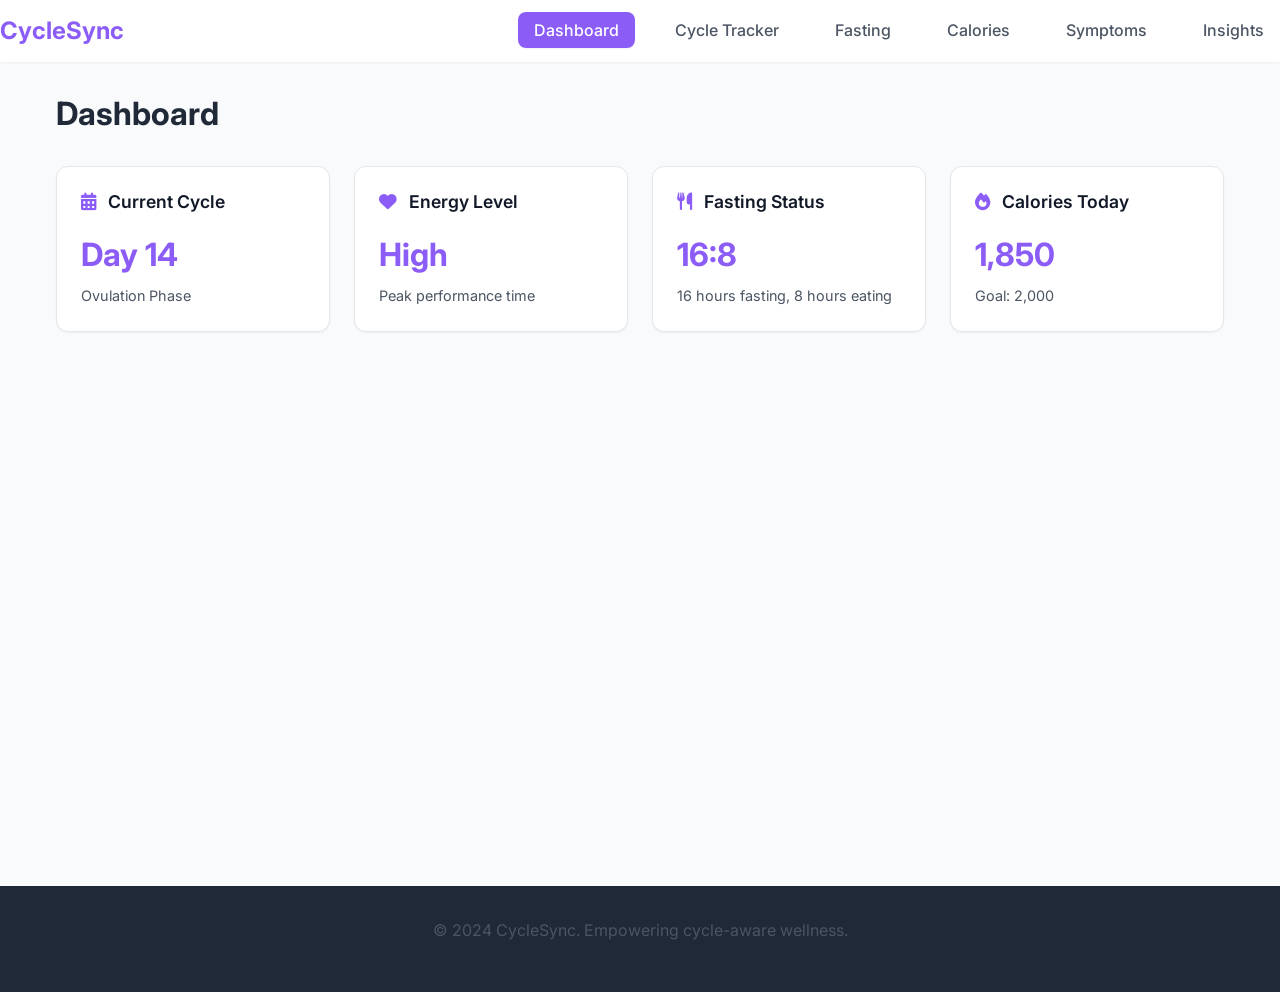
==== commit e2c361ce: "feat(cycle-tracker): complete FISH-11 with beautiful UI and full functionality - Restore complete cy" ====
--- a/index.html
+++ b/index.html
@@ -68,30 +68,221 @@
         <!-- Cycle Tracker Section -->
         <section id="cycle-tracker" class="section">
             <div class="container">
-                <h2 class="section-title">Cycle Tracker</h2>
+                <h2 class="section-title">
+                    <i class="fas fa-calendar-alt"></i>
+                    Cycle Tracker
+                </h2>
+                
+                <!-- Current Cycle Overview -->
                 <div class="cycle-overview">
-                    <div class="card">
-                        <h3>Current Cycle Information</h3>
-                        <div class="cycle-stats">
-                            <div class="stat">
-                                <span class="stat-label">Cycle Day:</span>
-                                <span class="stat-value">14</span>
-                            </div>
-                            <div class="stat">
-                                <span class="stat-label">Phase:</span>
-                                <span class="stat-value">Ovulation</span>
-                            </div>
-                            <div class="stat">
-                                <span class="stat-label">Next Period:</span>
-                                <span class="stat-value">14 days</span>
-                            </div>
-                        </div>
-                        <button class="btn btn-primary">Log Period</button>
-                    </div>
-                    <div class="card">
-                        <h3>Cycle History</h3>
-                        <p>Track your cycles over time to identify patterns and optimize your wellness routine.</p>
-                        <button class="btn btn-secondary">View History</button>
+                    <div class="card cycle-info-card">
+                        <div class="card-header">
+                            <h3><i class="fas fa-chart-line"></i> Current Cycle Information</h3>
+                        </div>
+                        <div class="cycle-stats-grid">
+                            <div class="stat-item">
+                                <div class="stat-icon">
+                                    <i class="fas fa-calendar-day"></i>
+                                </div>
+                                <div class="stat-content">
+                                    <span class="stat-label">Cycle Day</span>
+                                    <span class="stat-value" id="currentCycleDay">--</span>
+                                </div>
+                            </div>
+                            <div class="stat-item">
+                                <div class="stat-icon">
+                                    <i class="fas fa-sync-alt"></i>
+                                </div>
+                                <div class="stat-content">
+                                    <span class="stat-label">Phase</span>
+                                    <span class="stat-value" id="currentPhase">--</span>
+                                </div>
+                            </div>
+                            <div class="stat-item">
+                                <div class="stat-icon">
+                                    <i class="fas fa-clock"></i>
+                                </div>
+                                <div class="stat-content">
+                                    <span class="stat-label">Next Period</span>
+                                    <span class="stat-value" id="nextPeriod">--</span>
+                                </div>
+                            </div>
+                            <div class="stat-item">
+                                <div class="stat-icon">
+                                    <i class="fas fa-calendar-week"></i>
+                                </div>
+                                <div class="stat-content">
+                                    <span class="stat-label">Average Length</span>
+                                    <span class="stat-value" id="avgCycleLength">--</span>
+                                </div>
+                            </div>
+                        </div>
+                        <div class="cycle-actions">
+                            <button class="btn btn-primary btn-large" id="logPeriodBtn">
+                                <i class="fas fa-plus"></i> Log Period Start
+                            </button>
+                            <button class="btn btn-secondary" id="viewHistoryBtn">
+                                <i class="fas fa-history"></i> View History
+                            </button>
+                            <button class="btn btn-outline-danger" id="clearDataBtn">
+                                <i class="fas fa-trash"></i> Clear Data
+                            </button>
+                        </div>
+                    </div>
+                    
+                    <div class="card phase-progress-card">
+                        <div class="card-header">
+                            <h3><i class="fas fa-chart-pie"></i> Cycle Phase Progress</h3>
+                        </div>
+                        <div class="phase-progress">
+                            <div class="phase-indicator">
+                                <div class="phase-bar">
+                                    <div class="phase-fill" id="phaseProgress"></div>
+                                </div>
+                                <div class="phase-labels">
+                                    <span class="phase-label menstrual">
+                                        <i class="fas fa-circle"></i> Menstrual
+                                    </span>
+                                    <span class="phase-label follicular">
+                                        <i class="fas fa-circle"></i> Follicular
+                                    </span>
+                                    <span class="phase-label ovulation">
+                                        <i class="fas fa-circle"></i> Ovulation
+                                    </span>
+                                    <span class="phase-label luteal">
+                                        <i class="fas fa-circle"></i> Luteal
+                                    </span>
+                                </div>
+                            </div>
+                            <div class="phase-description" id="phaseDescription">
+                                Track your cycle to see phase progress and get personalized insights
+                            </div>
+                        </div>
+                    </div>
+                </div>
+                
+                <!-- Calendar Interface -->
+                <div class="calendar-section">
+                    <div class="card calendar-card">
+                        <div class="card-header">
+                            <h3><i class="fas fa-calendar"></i> Cycle Calendar</h3>
+                        </div>
+                        <div class="calendar-header">
+                            <button class="btn btn-icon btn-outline" id="prevMonth">
+                                <i class="fas fa-chevron-left"></i>
+                            </button>
+                            <h4 id="currentMonth">August 2024</h4>
+                            <button class="btn btn-icon btn-outline" id="nextMonth">
+                                <i class="fas fa-chevron-right"></i>
+                            </button>
+                        </div>
+                        <div class="calendar-grid" id="calendarGrid">
+                            <!-- Calendar will be populated by JavaScript -->
+                        </div>
+                        <div class="calendar-legend">
+                            <div class="legend-item">
+                                <span class="legend-color period"></span>
+                                <span>Period</span>
+                            </div>
+                            <div class="legend-item">
+                                <span class="legend-color follicular"></span>
+                                <span>Follicular</span>
+                            </div>
+                            <div class="legend-item">
+                                <span class="legend-color ovulation"></span>
+                                <span>Ovulation</span>
+                            </div>
+                            <div class="legend-item">
+                                <span class="legend-color luteal"></span>
+                                <span>Luteal</span>
+                            </div>
+                        </div>
+                    </div>
+                </div>
+                
+                <!-- Data Management Section -->
+                <div class="data-management-section">
+                    <div class="card data-card">
+                        <div class="card-header">
+                            <h3><i class="fas fa-database"></i> Data Management</h3>
+                        </div>
+                        <div class="data-controls">
+                            <button class="btn btn-secondary" id="manageDataBtn">
+                                <i class="fas fa-cog"></i> Manage Periods
+                            </button>
+                            <button class="btn btn-info" id="exportDataBtn">
+                                <i class="fas fa-download"></i> Export Data
+                            </button>
+                            <button class="btn btn-warning" id="debugDataBtn">
+                                <i class="fas fa-bug"></i> Debug Data
+                            </button>
+                        </div>
+                        <div class="data-info">
+                            <div class="info-item">
+                                <i class="fas fa-chart-bar"></i>
+                                <span><strong>Total Periods Logged:</strong> <span id="totalPeriods">0</span></span>
+                            </div>
+                            <div class="info-item">
+                                <i class="fas fa-shield-alt"></i>
+                                <span><strong>Data Location:</strong> Local Storage (Private)</span>
+                            </div>
+                        </div>
+                    </div>
+                </div>
+                
+                <!-- Period Logging Modal -->
+                <div class="modal" id="periodModal">
+                    <div class="modal-content">
+                        <div class="modal-header">
+                            <h3><i class="fas fa-plus-circle"></i> Log Period Start</h3>
+                            <button class="modal-close" id="closePeriodModal">&times;</button>
+                        </div>
+                        <div class="modal-body">
+                            <div class="form-group">
+                                <label for="periodDate">
+                                    <i class="fas fa-calendar"></i> Period Start Date
+                                </label>
+                                <input type="date" id="periodDate" class="form-input">
+                            </div>
+                            <div class="form-group">
+                                <label for="periodFlow">
+                                    <i class="fas fa-tint"></i> Flow Intensity
+                                </label>
+                                <select id="periodFlow" class="form-select">
+                                    <option value="light">Light</option>
+                                    <option value="medium" selected>Medium</option>
+                                    <option value="heavy">Heavy</option>
+                                </select>
+                            </div>
+                            <div class="form-group">
+                                <label for="periodNotes">
+                                    <i class="fas fa-sticky-note"></i> Notes (optional)
+                                </label>
+                                <textarea id="periodNotes" class="form-textarea" placeholder="Any symptoms, mood, or notes..."></textarea>
+                            </div>
+                        </div>
+                        <div class="modal-footer">
+                            <button class="btn btn-secondary" id="cancelPeriod">Cancel</button>
+                            <button class="btn btn-primary" id="savePeriod">Save Period</button>
+                        </div>
+                    </div>
+                </div>
+                
+                <!-- Data Management Modal -->
+                <div class="modal" id="dataManagementModal">
+                    <div class="modal-content">
+                        <div class="modal-header">
+                            <h3><i class="fas fa-cog"></i> Manage Period Data</h3>
+                            <button class="modal-close" id="closeDataModal">&times;</button>
+                        </div>
+                        <div class="modal-body">
+                            <div id="periodList">
+                                <!-- Period entries will be populated here -->
+                            </div>
+                        </div>
+                        <div class="modal-footer">
+                            <button class="btn btn-secondary" id="closeDataManagement">Close</button>
+                        </div>
                     </div>
                 </div>
             </div>
@@ -219,245 +410,10 @@
     </footer>
 
     <!-- JavaScript -->
-    <script>
-        /**
-         * CycleSync - Main Application File
-         * Handles navigation, app initialization, and core functionality
-         * FISH-10: Core Navigation and App Structure
-         */
-
-        class CycleSyncApp {
-            constructor() {
-                this.currentSection = 'dashboard';
-                this.isInitialized = false;
-                // Don't call init() here - wait for DOM to be ready
-            }
-
-            init() {
-                try {
-                    // Wait a bit to ensure DOM is fully ready
-                    setTimeout(() => {
-                        this.setupNavigation();
-                        this.setupMobileMenu();
-                        this.setupEventListeners();
-                        this.handleInitialRoute();
-                        this.showSection(this.currentSection);
-                        this.isInitialized = true;
-                        console.log('✅ CycleSync app initialized successfully');
-                        this.logNavigationStatus();
-                        
-                        // Make app globally accessible for debugging
-                        window.cycleSyncApp = this;
-                    }, 100);
-                } catch (error) {
-                    console.error('❌ Failed to initialize CycleSync app:', error);
-                }
-            }
-
-            setupNavigation() {
-                // Get all navigation links
-                this.navLinks = document.querySelectorAll('.nav-link');
-                this.sections = document.querySelectorAll('.section');
-                
-                if (this.navLinks.length === 0) {
-                    throw new Error('No navigation links found');
-                }
-                
-                if (this.sections.length === 0) {
-                    throw new Error('No sections found');
-                }
-                
-                // Add click event listeners to navigation
-                this.navLinks.forEach(link => {
-                    link.addEventListener('click', (e) => {
-                        e.preventDefault();
-                        const targetSection = link.getAttribute('href').substring(1);
-                        this.navigateToSection(targetSection);
-                    });
-                });
-                
-                console.log(`✅ Navigation setup complete: ${this.navLinks.length} links, ${this.sections.length} sections`);
-            }
-
-            setupMobileMenu() {
-                const navToggle = document.querySelector('.nav-toggle');
-                const navMenu = document.querySelector('.nav-menu');
-                
-                if (navToggle && navMenu) {
-                    navToggle.addEventListener('click', () => {
-                        navMenu.classList.toggle('active');
-                        navToggle.classList.toggle('active');
-                        console.log('📱 Mobile menu toggled');
-                    });
-                    console.log('✅ Mobile menu setup complete');
-                } else {
-                    console.warn('⚠️ Mobile menu elements not found');
-                }
-            }
-
-            setupEventListeners() {
-                // Close mobile menu when clicking outside
-                document.addEventListener('click', (e) => {
-                    const nav = document.querySelector('.nav');
-                    const navToggle = document.querySelector('.nav-toggle');
-                    
-                    if (!nav.contains(e.target) && navToggle && navToggle.classList.contains('active')) {
-                        navToggle.classList.remove('active');
-                        document.querySelector('.nav-menu').classList.remove('active');
-                    }
-                });
-
-                // Handle window resize for mobile menu
-                window.addEventListener('resize', () => {
-                    if (window.innerWidth > 768) {
-                        const navMenu = document.querySelector('.nav-menu');
-                        const navToggle = document.querySelector('.nav-toggle');
-                        if (navMenu && navToggle) {
-                            navMenu.classList.remove('active');
-                            navToggle.classList.remove('active');
-                        }
-                    }
-                });
-
-                // Handle browser back/forward buttons
-                window.addEventListener('popstate', (e) => {
-                    if (e.state && e.state.section) {
-                        this.navigateToSection(e.state.section, false);
-                    }
-                });
-
-                console.log('✅ Event listeners setup complete');
-            }
-
-            handleInitialRoute() {
-                // Check if there's a hash in the URL
-                const hash = window.location.hash.substring(1);
-                if (hash && this.isValidSection(hash)) {
-                    this.currentSection = hash;
-                    console.log(`📍 Initial route detected: ${hash}`);
-                } else {
-                    console.log(`📍 Using default route: ${this.currentSection}`);
-                }
-            }
-
-            isValidSection(sectionId) {
-                return Array.from(this.sections).some(section => section.id === sectionId);
-            }
-
-            navigateToSection(sectionId, updateHistory = true) {
-                if (!this.isValidSection(sectionId)) {
-                    console.error(`❌ Invalid section: ${sectionId}`);
-                    return;
-                }
-
-                console.log(`🔄 Navigating to section: ${sectionId}`);
-
-                // Update navigation active state
-                this.navLinks.forEach(link => {
-                    link.classList.remove('active');
-                    if (link.getAttribute('href') === `#${sectionId}`) {
-                        link.classList.add('active');
-                    }
-                });
-
-                // Show the target section
-                this.showSection(sectionId);
-                
-                // Update current section
-                this.currentSection = sectionId;
-                
-                // Close mobile menu if open
-                const navMenu = document.querySelector('.nav-menu');
-                const navToggle = document.querySelector('.nav-toggle');
-                if (navMenu && navToggle && navMenu.classList.contains('active')) {
-                    navMenu.classList.remove('active');
-                    navToggle.classList.remove('active');
-                }
-
-                // Update URL hash and history
-                if (updateHistory) {
-                    history.pushState({ section: sectionId }, '', `#${sectionId}`);
-                }
-
-                console.log(`✅ Navigation complete: ${sectionId}`);
-            }
-
-            showSection(sectionId) {
-                // Hide all sections
-                this.sections.forEach(section => {
-                    section.classList.remove('active');
-                });
-
-                // Show target section
-                const targetSection = document.getElementById(sectionId);
-                if (targetSection) {
-                    targetSection.classList.add('active');
-                    console.log(`✅ Section displayed: ${sectionId}`);
-                } else {
-                    console.error(`❌ Section not found: ${sectionId}`);
-                }
-            }
-
-            // Utility method to get current section
-            getCurrentSection() {
-                return this.currentSection;
-            }
-
-            // Method to refresh current section
-            refreshCurrentSection() {
-                this.showSection(this.currentSection);
-            }
-
-            // Method to test navigation functionality
-            testNavigation() {
-                console.log('🧪 Testing navigation functionality...');
-                
-                const testResults = {
-                    totalSections: this.sections.length,
-                    totalNavLinks: this.navLinks.length,
-                    currentSection: this.currentSection,
-                    isInitialized: this.isInitialized
-                };
-
-                // Test each section
-                this.sections.forEach(section => {
-                    const sectionId = section.id;
-                    const hasNavLink = Array.from(this.navLinks).some(link => 
-                        link.getAttribute('href') === `#${sectionId}`
-                    );
-                    testResults[sectionId] = {
-                        exists: true,
-                        hasNavLink: hasNavLink
-                    };
-                });
-
-                console.log('📊 Navigation test results:', testResults);
-                return testResults;
-            }
-
-            // Log current navigation status
-            logNavigationStatus() {
-                console.log('📋 Current Navigation Status:');
-                console.log(`   Current Section: ${this.currentSection}`);
-                console.log(`   Total Sections: ${this.sections.length}`);
-                console.log(`   Total Nav Links: ${this.navLinks.length}`);
-                console.log(`   App Initialized: ${this.isInitialized}`);
-            }
-        }
-
-        // Initialize the app when DOM is loaded
-        document.addEventListener('DOMContentLoaded', () => {
-            const app = new CycleSyncApp();
-            app.init();
-            
-            // Add global test function for debugging
-            window.testCycleSyncNavigation = () => {
-                if (window.cycleSyncApp) {
-                    return window.cycleSyncApp.testNavigation();
-                }
-                return null;
-            };
-        });
-    </script>
+    <script src="js/app.js"></script>
+    
+    <!-- Cycle Tracker Module -->
+    <script src="js/cycleTracker.js"></script>
 </body>
 </html>
+
--- a/styles/main.css
+++ b/styles/main.css
@@ -6,6 +6,11 @@
     --primary-color: #8b5cf6;
     --primary-light: #a78bfa;
     --primary-dark: #7c3aed;
+    --primary-50: #f5f3ff;
+    --primary-100: #ede9fe;
+    --primary-500: #8b5cf6;
+    --primary-700: #7c3aed;
+    
     --secondary-color: #f59e0b;
     --secondary-light: #fbbf24;
     --secondary-dark: #d97706;
@@ -31,9 +36,20 @@
     
     /* Cycle Phase Colors */
     --menstrual: #ec4899;
+    --menstrual-50: #fdf2f8;
+    --menstrual-700: #be185d;
+    
     --follicular: #8b5cf6;
+    --follicular-50: #f5f3ff;
+    --follicular-700: #7c3aed;
+    
     --ovulatory: #f59e0b;
+    --ovulatory-50: #fffbeb;
+    --ovulatory-700: #d97706;
+    
     --luteal: #ef4444;
+    --luteal-50: #fef2f2;
+    --luteal-700: #dc2626;
     
     /* Typography */
     --font-family: 'Inter', -apple-system, BlinkMacSystemFont, 'Segoe UI', Roboto, sans-serif;
@@ -61,6 +77,7 @@
     --radius-lg: 0.75rem;
     --radius-xl: 1rem;
     --radius-2xl: 1.5rem;
+    --radius-full: 9999px;
     
     /* Shadows */
     --shadow-sm: 0 1px 2px 0 rgb(0 0 0 / 0.05);
@@ -717,3 +734,694 @@
         font-size: var(--font-size-base);
     }
 }
+
+/* Cycle Tracker Specific Styles */
+.cycle-overview {
+    display: grid;
+    grid-template-columns: 2fr 1fr;
+    gap: 2rem;
+    margin-bottom: 2rem;
+}
+
+.cycle-info-card {
+    background: linear-gradient(135deg, var(--primary-color), var(--primary-light));
+    color: white;
+    border: none;
+    box-shadow: var(--shadow-lg);
+}
+
+.cycle-info-card .card-header h3 {
+    color: white;
+    margin-bottom: 1.5rem;
+}
+
+.cycle-stats-grid {
+    display: grid;
+    grid-template-columns: repeat(2, 1fr);
+    gap: 1.5rem;
+    margin-bottom: 2rem;
+}
+
+.stat-item {
+    display: flex;
+    align-items: center;
+    gap: 1rem;
+    padding: 1rem;
+    background: rgba(255, 255, 255, 0.1);
+    border-radius: var(--radius-lg);
+    backdrop-filter: blur(10px);
+}
+
+.stat-icon {
+    width: 3rem;
+    height: 3rem;
+    background: rgba(255, 255, 255, 0.2);
+    border-radius: 50%;
+    display: flex;
+    align-items: center;
+    justify-content: center;
+    font-size: 1.25rem;
+}
+
+.stat-content {
+    display: flex;
+    flex-direction: column;
+    gap: 0.25rem;
+}
+
+.stat-label {
+    font-size: 0.875rem;
+    opacity: 0.9;
+    font-weight: 500;
+}
+
+.stat-value {
+    font-size: 1.5rem;
+    font-weight: 700;
+}
+
+.cycle-actions {
+    display: flex;
+    gap: 1rem;
+    flex-wrap: wrap;
+}
+
+.btn-large {
+    padding: 0.875rem 1.75rem;
+    font-size: 1.125rem;
+    font-weight: 600;
+}
+
+.btn-outline-danger {
+    background: transparent;
+    border: 2px solid var(--error);
+    color: var(--error);
+}
+
+.btn-outline-danger:hover {
+    background: var(--error);
+    color: white;
+}
+
+.phase-progress-card {
+    background: white;
+    border: 1px solid var(--gray-200);
+}
+
+.phase-progress {
+    padding: 1.5rem;
+}
+
+.phase-indicator {
+    margin-bottom: 1.5rem;
+}
+
+.phase-bar {
+    height: 8px;
+    background: var(--gray-200);
+    border-radius: var(--radius-full);
+    overflow: hidden;
+    margin-bottom: 1rem;
+}
+
+.phase-fill {
+    height: 100%;
+    background: linear-gradient(90deg, var(--menstrual), var(--follicular), var(--ovulatory), var(--luteal));
+    border-radius: var(--radius-full);
+    transition: width 0.3s ease;
+}
+
+.phase-labels {
+    display: flex;
+    justify-content: space-between;
+    flex-wrap: wrap;
+    gap: 0.5rem;
+}
+
+.phase-label {
+    display: flex;
+    align-items: center;
+    gap: 0.5rem;
+    font-size: 0.875rem;
+    font-weight: 500;
+    color: var(--gray-600);
+}
+
+.phase-label.menstrual i { color: var(--menstrual); }
+.phase-label.follicular i { color: var(--follicular); }
+.phase-label.ovulation i { color: var(--ovulatory); }
+.phase-label.luteal i { color: var(--luteal); }
+
+.phase-description {
+    text-align: center;
+    color: var(--gray-600);
+    font-style: italic;
+    padding: 1rem;
+    background: var(--gray-50);
+    border-radius: var(--radius-md);
+}
+
+/* Calendar Section */
+.calendar-section {
+    margin-bottom: 2rem;
+}
+
+.calendar-card {
+    background: white;
+    border: 1px solid var(--gray-200);
+}
+
+.calendar-header {
+    display: flex;
+    align-items: center;
+    justify-content: space-between;
+    padding: 1.5rem;
+    border-bottom: 1px solid var(--gray-200);
+}
+
+.calendar-header h4 {
+    font-size: 1.25rem;
+    font-weight: 600;
+    color: var(--gray-800);
+}
+
+.btn-outline {
+    background: transparent;
+    border: 1px solid var(--gray-300);
+    color: var(--gray-600);
+}
+
+.btn-outline:hover {
+    background: var(--gray-50);
+    border-color: var(--gray-400);
+}
+
+.calendar-grid {
+    display: grid;
+    grid-template-columns: repeat(7, 1fr);
+    gap: 1px;
+    background: var(--gray-200);
+    padding: 1px;
+    margin: 1.5rem;
+    border-radius: var(--radius-md);
+    overflow: hidden;
+}
+
+.calendar-day {
+    background: white;
+    padding: 1rem 0.5rem;
+    text-align: center;
+    font-weight: 500;
+    cursor: pointer;
+    transition: all 0.2s ease;
+    min-height: 3rem;
+    display: flex;
+    align-items: center;
+    justify-content: center;
+}
+
+.calendar-day:hover {
+    background: var(--primary-50);
+    color: var(--primary-700);
+}
+
+.calendar-day.today {
+    background: var(--primary-100);
+    color: var(--primary-700);
+    font-weight: 700;
+}
+
+.calendar-day.period {
+    background: var(--menstrual);
+    color: white;
+    font-weight: 700;
+}
+
+.calendar-day.menstrual { background: var(--menstrual-50); color: var(--menstrual-700); }
+.calendar-day.follicular { background: var(--follicular-50); color: var(--follicular-700); }
+.calendar-day.ovulation { background: var(--ovulatory-50); color: var(--ovulatory-700); }
+.calendar-day.luteal { background: var(--luteal-50); color: var(--luteal-700); }
+
+.calendar-legend {
+    display: flex;
+    justify-content: center;
+    gap: 2rem;
+    padding: 1.5rem;
+    border-top: 1px solid var(--gray-200);
+    flex-wrap: wrap;
+}
+
+.legend-item {
+    display: flex;
+    align-items: center;
+    gap: 0.5rem;
+    font-size: 0.875rem;
+    color: var(--gray-600);
+}
+
+.legend-color {
+    width: 1rem;
+    height: 1rem;
+    border-radius: 50%;
+}
+
+.legend-color.period { background: var(--menstrual); }
+.legend-color.follicular { background: var(--follicular); }
+.legend-color.ovulation { background: var(--ovulatory); }
+.legend-color.luteal { background: var(--luteal); }
+
+/* Data Management Section */
+.data-management-section {
+    margin-bottom: 2rem;
+}
+
+.data-card {
+    background: white;
+    border: 1px solid var(--gray-200);
+}
+
+.data-controls {
+    display: flex;
+    gap: 1rem;
+    margin-bottom: 1.5rem;
+    flex-wrap: wrap;
+}
+
+.data-info {
+    display: flex;
+    flex-direction: column;
+    gap: 1rem;
+}
+
+.info-item {
+    display: flex;
+    align-items: center;
+    gap: 0.75rem;
+    padding: 1rem;
+    background: var(--gray-50);
+    border-radius: var(--radius-md);
+    color: var(--gray-700);
+}
+
+.info-item i {
+    color: var(--primary-500);
+    font-size: 1.125rem;
+}
+
+/* Modal Enhancements */
+.modal-header h3 {
+    display: flex;
+    align-items: center;
+    gap: 0.75rem;
+    color: var(--gray-800);
+}
+
+.form-group label {
+    display: flex;
+    align-items: center;
+    gap: 0.5rem;
+    font-weight: 600;
+    color: var(--gray-700);
+    margin-bottom: 0.5rem;
+}
+
+.form-group label i {
+    color: var(--primary-500);
+}
+
+/* Responsive Design */
+@media (max-width: 768px) {
+    .cycle-overview {
+        grid-template-columns: 1fr;
+        gap: 1.5rem;
+    }
+    
+    .cycle-stats-grid {
+        grid-template-columns: 1fr;
+        gap: 1rem;
+    }
+    
+    .cycle-actions {
+        flex-direction: column;
+    }
+    
+    .btn-large {
+        width: 100%;
+    }
+    
+    .calendar-grid {
+        margin: 1rem;
+    }
+    
+    .calendar-day {
+        padding: 0.75rem 0.25rem;
+        min-height: 2.5rem;
+        font-size: 0.875rem;
+    }
+    
+    .data-controls {
+        flex-direction: column;
+    }
+    
+    .phase-labels {
+        flex-direction: column;
+        align-items: center;
+        gap: 0.75rem;
+    }
+}
+
+/* Card Header Enhancement */
+.card-header {
+    padding: 1.5rem 1.5rem 0;
+    border-bottom: none;
+}
+
+.card-header h3 {
+    margin: 0;
+    display: flex;
+    align-items: center;
+    gap: 0.75rem;
+    color: var(--gray-800);
+    font-size: 1.25rem;
+}
+
+.card-header h3 i {
+    color: var(--primary-500);
+}
+
+/* Section Title Enhancement */
+.section-title {
+    display: flex;
+    align-items: center;
+    gap: 1rem;
+    margin-bottom: 2rem;
+    color: var(--gray-800);
+    font-size: 2rem;
+    font-weight: 700;
+}
+
+.section-title i {
+    color: var(--primary-500);
+    font-size: 2.5rem;
+}
+
+/* Modal Styles */
+.modal {
+    display: none;
+    position: fixed;
+    z-index: 1000;
+    left: 0;
+    top: 0;
+    width: 100%;
+    height: 100%;
+    background-color: rgba(0, 0, 0, 0.5);
+    backdrop-filter: blur(5px);
+}
+
+.modal.active {
+    display: flex;
+    align-items: center;
+    justify-content: center;
+}
+
+.modal-content {
+    background-color: white;
+    margin: auto;
+    padding: 0;
+    border-radius: var(--radius-lg);
+    width: 90%;
+    max-width: 500px;
+    box-shadow: var(--shadow-xl);
+    animation: modalSlideIn 0.3s ease-out;
+}
+
+@keyframes modalSlideIn {
+    from {
+        opacity: 0;
+        transform: translateY(-20px) scale(0.95);
+    }
+    to {
+        opacity: 1;
+        transform: translateY(0) scale(1);
+    }
+}
+
+.modal-header {
+    padding: 1.5rem 1.5rem 1rem;
+    border-bottom: 1px solid var(--gray-200);
+    display: flex;
+    align-items: center;
+    justify-content: space-between;
+}
+
+.modal-header h3 {
+    margin: 0;
+    color: var(--gray-800);
+    font-size: 1.25rem;
+    font-weight: 600;
+}
+
+.modal-close {
+    background: none;
+    border: none;
+    font-size: 1.5rem;
+    color: var(--gray-500);
+    cursor: pointer;
+    padding: 0.5rem;
+    border-radius: var(--radius-md);
+    transition: all 0.2s ease;
+}
+
+.modal-close:hover {
+    background: var(--gray-100);
+    color: var(--gray-700);
+}
+
+.modal-body {
+    padding: 1.5rem;
+}
+
+.modal-footer {
+    padding: 1rem 1.5rem 1.5rem;
+    border-top: 1px solid var(--gray-200);
+    display: flex;
+    gap: 1rem;
+    justify-content: flex-end;
+}
+
+/* Form Styles */
+.form-group {
+    margin-bottom: 1.5rem;
+}
+
+.form-group label {
+    display: flex;
+    align-items: center;
+    gap: 0.5rem;
+    font-weight: 600;
+    color: var(--gray-700);
+    margin-bottom: 0.5rem;
+    font-size: 0.875rem;
+}
+
+.form-group label i {
+    color: var(--primary-500);
+    font-size: 1rem;
+}
+
+.form-input,
+.form-select,
+.form-textarea {
+    width: 100%;
+    padding: 0.75rem;
+    border: 1px solid var(--gray-300);
+    border-radius: var(--radius-md);
+    font-size: 1rem;
+    transition: all 0.2s ease;
+    background: white;
+}
+
+.form-input:focus,
+.form-select:focus,
+.form-textarea:focus {
+    outline: none;
+    border-color: var(--primary-500);
+    box-shadow: 0 0 0 3px rgba(139, 92, 246, 0.1);
+}
+
+.form-textarea {
+    min-height: 100px;
+    resize: vertical;
+}
+
+/* Button Enhancements */
+.btn {
+    display: inline-flex;
+    align-items: center;
+    gap: 0.5rem;
+    padding: 0.75rem 1.5rem;
+    border: none;
+    border-radius: var(--radius-md);
+    font-size: 0.875rem;
+    font-weight: 500;
+    text-decoration: none;
+    cursor: pointer;
+    transition: all 0.2s ease;
+    white-space: nowrap;
+    justify-content: center;
+}
+
+.btn:hover {
+    transform: translateY(-1px);
+    box-shadow: var(--shadow-md);
+}
+
+.btn:active {
+    transform: translateY(0);
+}
+
+.btn-primary {
+    background: var(--primary-color);
+    color: white;
+}
+
+.btn-primary:hover {
+    background: var(--primary-dark);
+}
+
+.btn-secondary {
+    background: var(--gray-600);
+    color: white;
+}
+
+.btn-secondary:hover {
+    background: var(--gray-700);
+}
+
+.btn-info {
+    background: var(--info);
+    color: white;
+}
+
+.btn-info:hover {
+    background: #2563eb;
+}
+
+.btn-warning {
+    background: var(--warning);
+    color: white;
+}
+
+.btn-warning:hover {
+    background: #d97706;
+}
+
+.btn-danger {
+    background: var(--error);
+    color: white;
+}
+
+.btn-danger:hover {
+    background: #dc2626;
+}
+
+.btn-outline-danger {
+    background: transparent;
+    border: 2px solid var(--error);
+    color: var(--error);
+}
+
+.btn-outline-danger:hover {
+    background: var(--error);
+    color: white;
+}
+
+.btn-outline {
+    background: transparent;
+    border: 1px solid var(--gray-300);
+    color: var(--gray-600);
+}
+
+.btn-outline:hover {
+    background: var(--gray-50);
+    border-color: var(--gray-400);
+}
+
+.btn-icon {
+    padding: 0.5rem;
+    min-width: 2.5rem;
+}
+
+.btn-large {
+    padding: 1rem 2rem;
+    font-size: 1.125rem;
+    font-weight: 600;
+}
+
+/* Calendar Day Headers */
+.calendar-day-header {
+    background: var(--gray-100) !important;
+    color: var(--gray-700) !important;
+    font-weight: 600;
+    font-size: 0.875rem;
+    cursor: default !important;
+}
+
+.calendar-day-header:hover {
+    background: var(--gray-100) !important;
+    color: var(--gray-700) !important;
+}
+
+/* Other Month Days */
+.calendar-day.other-month {
+    color: var(--gray-400);
+    background: var(--gray-50);
+}
+
+/* Period List Styling */
+.period-entry {
+    display: flex;
+    align-items: center;
+    justify-content: space-between;
+    padding: 1rem;
+    border: 1px solid var(--gray-200);
+    border-radius: var(--radius-md);
+    margin-bottom: 1rem;
+    background: white;
+}
+
+.period-info {
+    flex: 1;
+}
+
+.period-date {
+    font-weight: 600;
+    color: var(--gray-800);
+    margin-bottom: 0.25rem;
+}
+
+.period-details {
+    color: var(--gray-600);
+    font-size: 0.875rem;
+}
+
+.period-actions {
+    display: flex;
+    gap: 0.5rem;
+}
+
+.btn-remove {
+    background: var(--error);
+    color: white;
+    border: none;
+    padding: 0.5rem 1rem;
+    border-radius: var(--radius-md);
+    font-size: 0.875rem;
+    cursor: pointer;
+    transition: all 0.2s ease;
+}
+
+.btn-remove:hover {
+    background: #dc2626;
+    transform: translateY(-1px);
+}
